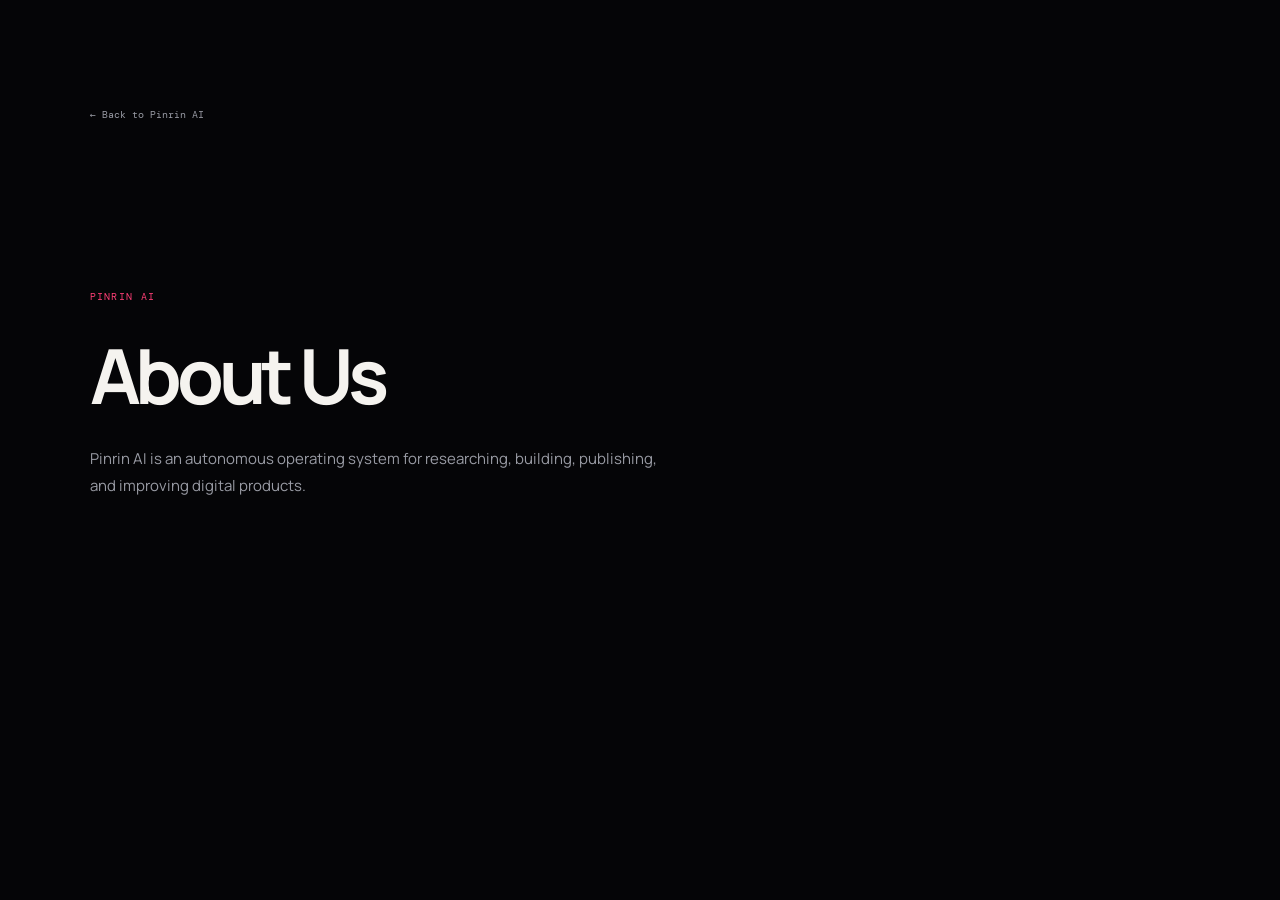
==== static/about.html @ 4054ec45 "feat: add footer information pages" ====
<!doctype html><html lang="en"><head><meta charset="UTF-8"><meta name="viewport" content="width=device-width,initial-scale=1"><title>About Us | Pinrin AI</title><link rel="stylesheet" href="/static/style.css"></head><body><main class="simple-page"><a class="simple-back" href="/">← Back to Pinrin AI</a><span class="kicker">PINRIN AI</span><h1>About Us</h1><p>Pinrin AI is an autonomous operating system for researching, building, publishing, and improving digital products.</p></main></body></html>
---- static/style.css ----
@import url('https://fonts.googleapis.com/css2?family=DM+Mono:wght@400;500&family=Manrope:wght@400;600;700;800&display=swap');
:root{--black:#050507;--white:#f5f3ef;--muted:#999ba4;--line:rgba(245,243,239,.22);--pink:#ff3f76;--cyan:#74d6e5;--green:#51d69b;--amber:#efb45d;--mono:'DM Mono',monospace;--sans:'Manrope',sans-serif}*{box-sizing:border-box}html{scroll-behavior:smooth;scroll-snap-type:y mandatory}body{margin:0;background:var(--black);color:var(--white);font-family:var(--sans);overflow-x:hidden}.topbar{position:fixed;z-index:20;top:0;left:0;right:0;height:66px;padding:0 4vw;display:flex;align-items:center;justify-content:space-between;border-bottom:1px solid rgba(245,243,239,.16);background:linear-gradient(180deg,rgba(5,5,7,.9),transparent);font:10px var(--mono);letter-spacing:.09em}.wordmark{color:var(--white);text-decoration:none;font-weight:700;letter-spacing:.18em}.wordmark i{display:inline-block;width:8px;height:8px;background:var(--pink);border-radius:50%;margin-right:9px;box-shadow:0 0 15px var(--pink)}.wordmark small{color:var(--muted);font-size:9px}.connection{color:var(--muted);display:flex;align-items:center;gap:7px}.connection b,.live b{width:6px;height:6px;border-radius:50%;background:var(--amber);display:inline-block;box-shadow:0 0 10px currentColor}.phase{color:var(--cyan)}
.presenter{position:fixed;z-index:0;inset:0 0 0 40%;pointer-events:none;overflow:hidden;background:radial-gradient(ellipse at 51% 52%,rgba(43,32,64,.72),transparent 55%)}.light-orb{position:absolute;width:38vw;height:38vw;max-width:680px;max-height:680px;left:50%;top:51%;transform:translate(-50%,-50%);border-radius:50%;background:radial-gradient(circle,rgba(255,63,118,.17),rgba(116,214,229,.05) 42%,transparent 70%);filter:blur(8px)}#guide-canvas{position:absolute;inset:2% 0 0 0;z-index:1}#guide-canvas canvas{display:block}.presenter-copy{position:absolute;z-index:3;left:7%;bottom:9%;max-width:270px;display:grid;gap:7px}.live{font:10px var(--mono);letter-spacing:.1em;color:var(--cyan)}.presenter-copy strong{font-size:14px}.presenter-copy>span:last-child{font-size:11px;line-height:1.5;color:var(--muted)}.presenter-state{position:absolute;right:8%;top:15%;z-index:3;display:grid;text-align:right;gap:5px}.presenter-state small{font:22px var(--mono);color:var(--cyan)}.presenter-state span{font:10px var(--mono);color:var(--muted)}
#story{position:relative;z-index:2}.scene{height:100vh;min-height:610px;scroll-snap-align:start;position:relative;display:flex;align-items:center;padding:100px 0 70px 7vw}.scene-content{width:min(590px,47vw);display:grid;align-content:center}.scene:not(.scene-start):before{content:'';position:absolute;left:7vw;top:66px;width:27px;border-top:1px solid var(--pink);opacity:.8}.kicker{font:10px var(--mono);letter-spacing:.13em;color:var(--pink);margin-bottom:20px}.scene h1,.scene h2{letter-spacing:-.07em;line-height:1.03;margin:0 0 22px;font-weight:700}.scene h1{font-size:clamp(44px,6vw,80px)}.scene h2{font-size:clamp(34px,4.6vw,62px)}.scene h1 em{font-style:normal;color:var(--pink)}.scene p{font-size:14px;line-height:1.75;color:var(--muted);max-width:490px;margin:0 0 28px}.action-row{display:flex;align-items:center;gap:25px;margin-top:22px}.start-button,.continue-button,.quiet-button{justify-self:start;border:0;background:none;color:var(--white);padding:15px 0;font-size:12px;font-weight:700;border-bottom:1px solid var(--pink);transition:.2s}.quiet-button{border-bottom:1px solid var(--line);color:var(--muted);font-weight:400}.start-button span,.continue-button span{color:var(--pink);font-size:18px;margin-left:20px}.start-button:hover,.continue-button:hover,.quiet-button:hover{color:var(--pink);padding-left:8px}.system-note,.truth{font:10px var(--mono);color:var(--amber);line-height:1.6;margin-top:26px;max-width:500px}.event-stream,.agent-lines{display:grid;border-top:1px solid var(--line);max-width:570px}.event-stream span,.agent-lines span{padding:14px 0;border-bottom:1px solid var(--line);font:11px var(--mono);color:var(--muted);display:flex;align-items:center;gap:14px}.event-stream span:before,.agent-lines span:before{content:'○';color:var(--cyan);font-size:16px}.event-stream span.active:before,.agent-lines span.active:before{content:'●';color:var(--pink)}.event-stream span.done:before,.agent-lines span.done:before{content:'+';color:var(--green)}.agent-lines b{font-weight:400;color:var(--white);min-width:170px}.truth{margin:25px 0!important}.approval-actions{display:flex;gap:25px}.hidden{display:none!important}.result-line{border-top:1px solid var(--line);border-bottom:1px solid var(--line);padding:16px 0;margin-top:22px;font:11px var(--mono);color:var(--muted);max-width:560px}.result-line a{color:var(--cyan)}.metric-line{display:flex;gap:25px;flex-wrap:wrap;font:10px var(--mono);color:var(--muted);border-top:1px solid var(--line);border-bottom:1px solid var(--line);padding:16px 0}.metric-line b{font-size:17px;color:var(--cyan);font-weight:400;margin-right:5px}.scene-end{min-height:100vh}
@media(max-width:800px){.presenter{inset:0;opacity:.48}.presenter-copy{left:7vw;bottom:8%}.presenter-state{right:7vw;top:12%}.scene{padding:100px 7vw 60px;min-height:100svh;align-items:flex-end;background:linear-gradient(90deg,rgba(5,5,7,.94),rgba(5,5,7,.72) 70%,rgba(5,5,7,.28))}.scene-content{width:100%}.scene:not(.scene-start):before{left:7vw}.scene h1{font-size:clamp(42px,12vw,68px)}.scene h2{font-size:clamp(34px,10vw,56px)}.topbar{padding:0 7vw}.connection{display:none}.action-row{align-items:flex-start;flex-direction:column;gap:8px}.approval-actions{display:grid;gap:7px}.agent-lines b{min-width:130px}}@media(max-width:450px){.scene{padding-left:6vw;padding-right:6vw}.scene:not(.scene-start):before{left:6vw}.presenter-copy{max-width:210px}.presenter-state small{font-size:16px}.metric-line{gap:13px}}@media(prefers-reduced-motion:reduce){html{scroll-behavior:auto;scroll-snap-type:none}*{transition:none!important;animation:none!important}}
 .wordmark{display:flex;align-items:center;gap:10px}.wordmark img{width:28px;height:28px;object-fit:contain;border-radius:7px}.wordmark i{display:none}
.site-footer{scroll-snap-align:start;scroll-snap-stop:always}
.simple-page{min-height:100vh;padding:12vh 7vw;max-width:760px;background:var(--black)}.simple-page h1{font-size:clamp(42px,7vw,76px);letter-spacing:-.07em;margin:18px 0}.simple-page p{color:var(--muted);font-size:15px;line-height:1.8}.simple-page a{color:var(--cyan)}.simple-back{display:block;color:var(--muted)!important;text-decoration:none;font:10px var(--mono);margin-bottom:18vh}.simple-back:hover{color:var(--white)!important}
.site-footer{min-height:52px;padding:0 4vw;display:flex;align-items:center;justify-content:space-between;gap:24px;background:#050507;border-top:1px solid rgba(245,243,239,.18);font:9px var(--sans);color:#9b9ca5}.footer-left{display:flex;align-items:center;gap:22px;white-space:nowrap}.footer-left a{color:#9b9ca5;text-decoration:none}.footer-left a:hover{color:var(--white)}.footer-right{color:#9b9ca5;white-space:nowrap}@media(max-width:760px){.site-footer{min-height:78px;padding:14px 6vw;align-items:flex-start;flex-direction:column;gap:10px}.footer-left{width:100%;gap:12px;flex-wrap:wrap;white-space:normal}.footer-right{font-size:9px}}
.site-footer{position:relative;z-index:3;border-top:1px solid var(--line);padding:58px 7vw 42px;background:rgba(5,5,7,.96)}.footer-brand{display:flex;align-items:center;gap:13px;margin-bottom:35px}.footer-brand img{width:36px;height:36px;object-fit:contain;border-radius:9px}.footer-brand strong,.footer-brand span{display:block}.footer-brand strong{font:12px var(--mono);letter-spacing:.14em}.footer-brand span{font-size:11px;color:var(--muted);margin-top:3px}.footer-rows{border-top:1px solid var(--line);max-width:1080px}.footer-row{display:grid;grid-template-columns:32% 68%;gap:18px;padding:16px 0;border-bottom:1px solid rgba(245,243,239,.12);font-size:12px;line-height:1.6}.footer-row strong{color:var(--white)}.footer-row span{color:var(--muted)}.footer-row a{color:var(--soft);text-decoration:none}.footer-row a:hover{color:var(--pink)}.footer-code{font:11px var(--mono);color:var(--white)!important;background:#1a1b20;border-radius:5px;padding:3px 7px;justify-self:start}@media(max-width:600px){.site-footer{padding:45px 6vw 32px}.footer-row{grid-template-columns:1fr;gap:4px;padding:13px 0}.footer-row strong{font:10px var(--mono);letter-spacing:.08em;color:var(--pink)}}
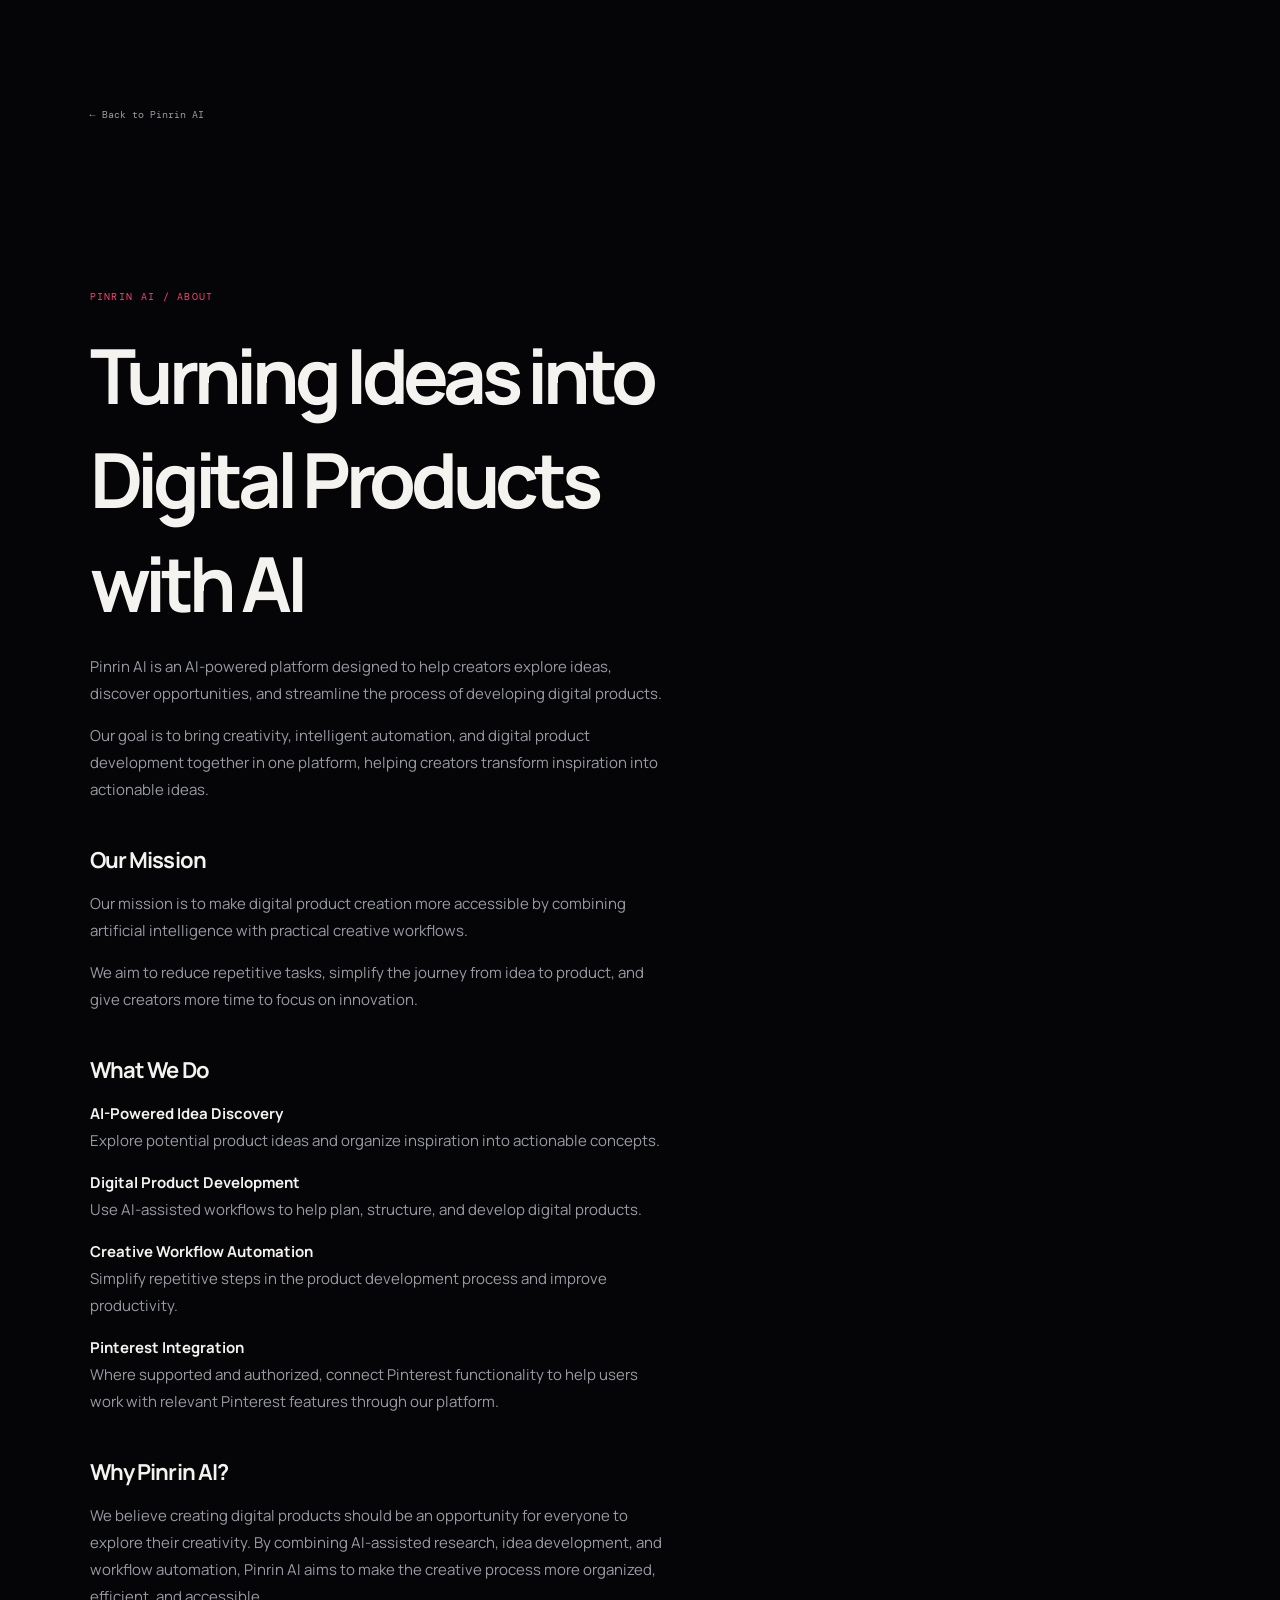
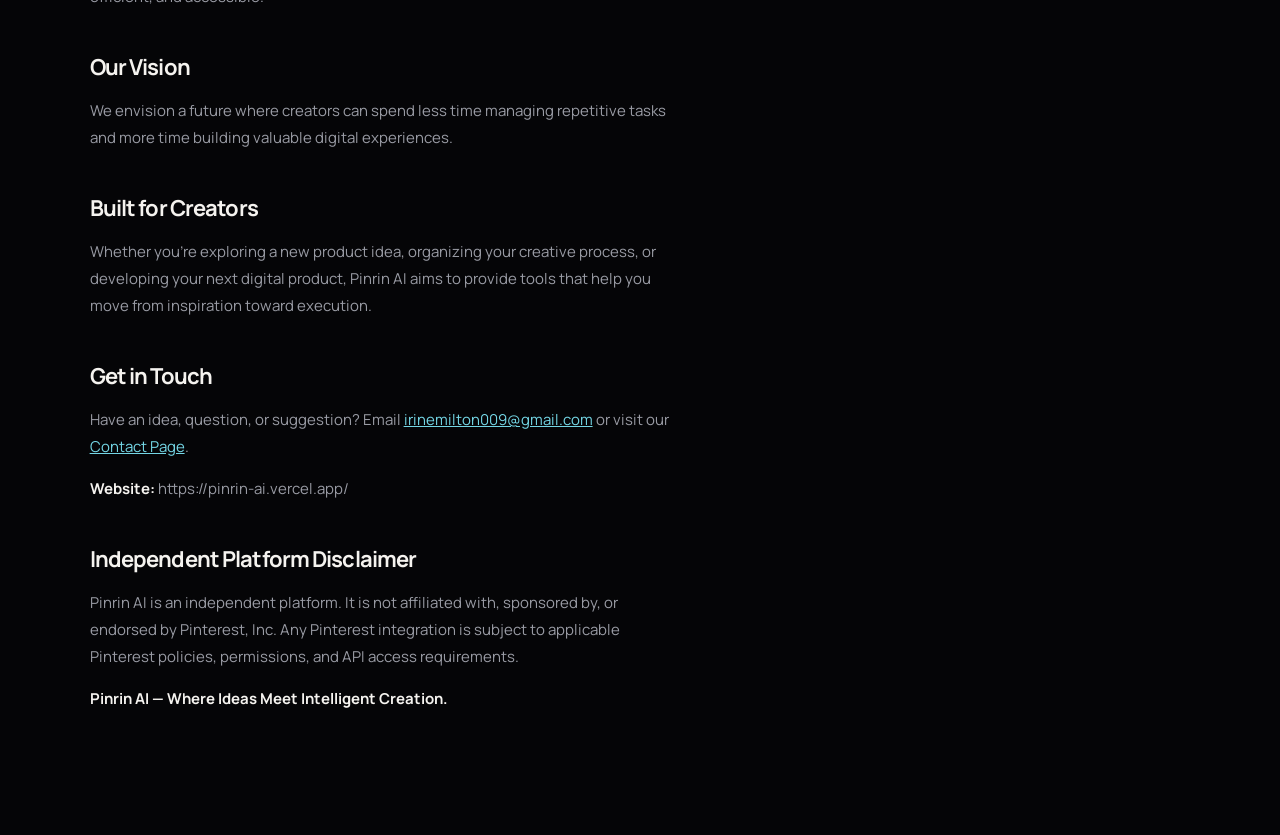
==== commit 09a6e20f: "feat: add legal and company content pages" ====
--- a/static/about.html
+++ b/static/about.html
@@ -1 +1 @@
-<!doctype html><html lang="en"><head><meta charset="UTF-8"><meta name="viewport" content="width=device-width,initial-scale=1"><title>About Us | Pinrin AI</title><link rel="stylesheet" href="/static/style.css"></head><body><main class="simple-page"><a class="simple-back" href="/">← Back to Pinrin AI</a><span class="kicker">PINRIN AI</span><h1>About Us</h1><p>Pinrin AI is an autonomous operating system for researching, building, publishing, and improving digital products.</p></main></body></html>
+<!doctype html><html lang="en"><head><meta charset="UTF-8"><meta name="viewport" content="width=device-width,initial-scale=1"><title>About Us | Pinrin AI</title><link rel="stylesheet" href="/static/style.css"></head><body><main class="simple-page legal-page"><a class="simple-back" href="/">← Back to Pinrin AI</a><span class="kicker">PINRIN AI / ABOUT</span><h1>Turning Ideas into Digital Products with AI</h1><p>Pinrin AI is an AI-powered platform designed to help creators explore ideas, discover opportunities, and streamline the process of developing digital products.</p><p>Our goal is to bring creativity, intelligent automation, and digital product development together in one platform, helping creators transform inspiration into actionable ideas.</p><h2>Our Mission</h2><p>Our mission is to make digital product creation more accessible by combining artificial intelligence with practical creative workflows.</p><p>We aim to reduce repetitive tasks, simplify the journey from idea to product, and give creators more time to focus on innovation.</p><h2>What We Do</h2><p><strong>AI-Powered Idea Discovery</strong><br>Explore potential product ideas and organize inspiration into actionable concepts.</p><p><strong>Digital Product Development</strong><br>Use AI-assisted workflows to help plan, structure, and develop digital products.</p><p><strong>Creative Workflow Automation</strong><br>Simplify repetitive steps in the product development process and improve productivity.</p><p><strong>Pinterest Integration</strong><br>Where supported and authorized, connect Pinterest functionality to help users work with relevant Pinterest features through our platform.</p><h2>Why Pinrin AI?</h2><p>We believe creating digital products should be an opportunity for everyone to explore their creativity. By combining AI-assisted research, idea development, and workflow automation, Pinrin AI aims to make the creative process more organized, efficient, and accessible.</p><h2>Our Vision</h2><p>We envision a future where creators can spend less time managing repetitive tasks and more time building valuable digital experiences.</p><h2>Built for Creators</h2><p>Whether you're exploring a new product idea, organizing your creative process, or developing your next digital product, Pinrin AI aims to provide tools that help you move from inspiration toward execution.</p><h2>Get in Touch</h2><p>Have an idea, question, or suggestion? Email <a href="mailto:irinemilton009@gmail.com">irinemilton009@gmail.com</a> or visit our <a href="/contact">Contact Page</a>.</p><p><strong>Website:</strong> https://pinrin-ai.vercel.app/</p><h2>Independent Platform Disclaimer</h2><p>Pinrin AI is an independent platform. It is not affiliated with, sponsored by, or endorsed by Pinterest, Inc. Any Pinterest integration is subject to applicable Pinterest policies, permissions, and API access requirements.</p><p><strong>Pinrin AI — Where Ideas Meet Intelligent Creation.</strong></p></main></body></html>
--- a/static/style.css
+++ b/static/style.css
@@ -6,5 +6,6 @@
  .wordmark{display:flex;align-items:center;gap:10px}.wordmark img{width:28px;height:28px;object-fit:contain;border-radius:7px}.wordmark i{display:none}
 .site-footer{scroll-snap-align:start;scroll-snap-stop:always}
 .simple-page{min-height:100vh;padding:12vh 7vw;max-width:760px;background:var(--black)}.simple-page h1{font-size:clamp(42px,7vw,76px);letter-spacing:-.07em;margin:18px 0}.simple-page p{color:var(--muted);font-size:15px;line-height:1.8}.simple-page a{color:var(--cyan)}.simple-back{display:block;color:var(--muted)!important;text-decoration:none;font:10px var(--mono);margin-bottom:18vh}.simple-back:hover{color:var(--white)!important}
+.legal-page h2{font-size:22px;letter-spacing:-.04em;margin:42px 0 10px}.legal-page strong{color:var(--white)}.contact-email{font:14px var(--mono);color:var(--pink)!important}
 .site-footer{min-height:52px;padding:0 4vw;display:flex;align-items:center;justify-content:space-between;gap:24px;background:#050507;border-top:1px solid rgba(245,243,239,.18);font:9px var(--sans);color:#9b9ca5}.footer-left{display:flex;align-items:center;gap:22px;white-space:nowrap}.footer-left a{color:#9b9ca5;text-decoration:none}.footer-left a:hover{color:var(--white)}.footer-right{color:#9b9ca5;white-space:nowrap}@media(max-width:760px){.site-footer{min-height:78px;padding:14px 6vw;align-items:flex-start;flex-direction:column;gap:10px}.footer-left{width:100%;gap:12px;flex-wrap:wrap;white-space:normal}.footer-right{font-size:9px}}
 .site-footer{position:relative;z-index:3;border-top:1px solid var(--line);padding:58px 7vw 42px;background:rgba(5,5,7,.96)}.footer-brand{display:flex;align-items:center;gap:13px;margin-bottom:35px}.footer-brand img{width:36px;height:36px;object-fit:contain;border-radius:9px}.footer-brand strong,.footer-brand span{display:block}.footer-brand strong{font:12px var(--mono);letter-spacing:.14em}.footer-brand span{font-size:11px;color:var(--muted);margin-top:3px}.footer-rows{border-top:1px solid var(--line);max-width:1080px}.footer-row{display:grid;grid-template-columns:32% 68%;gap:18px;padding:16px 0;border-bottom:1px solid rgba(245,243,239,.12);font-size:12px;line-height:1.6}.footer-row strong{color:var(--white)}.footer-row span{color:var(--muted)}.footer-row a{color:var(--soft);text-decoration:none}.footer-row a:hover{color:var(--pink)}.footer-code{font:11px var(--mono);color:var(--white)!important;background:#1a1b20;border-radius:5px;padding:3px 7px;justify-self:start}@media(max-width:600px){.site-footer{padding:45px 6vw 32px}.footer-row{grid-template-columns:1fr;gap:4px;padding:13px 0}.footer-row strong{font:10px var(--mono);letter-spacing:.08em;color:var(--pink)}}
